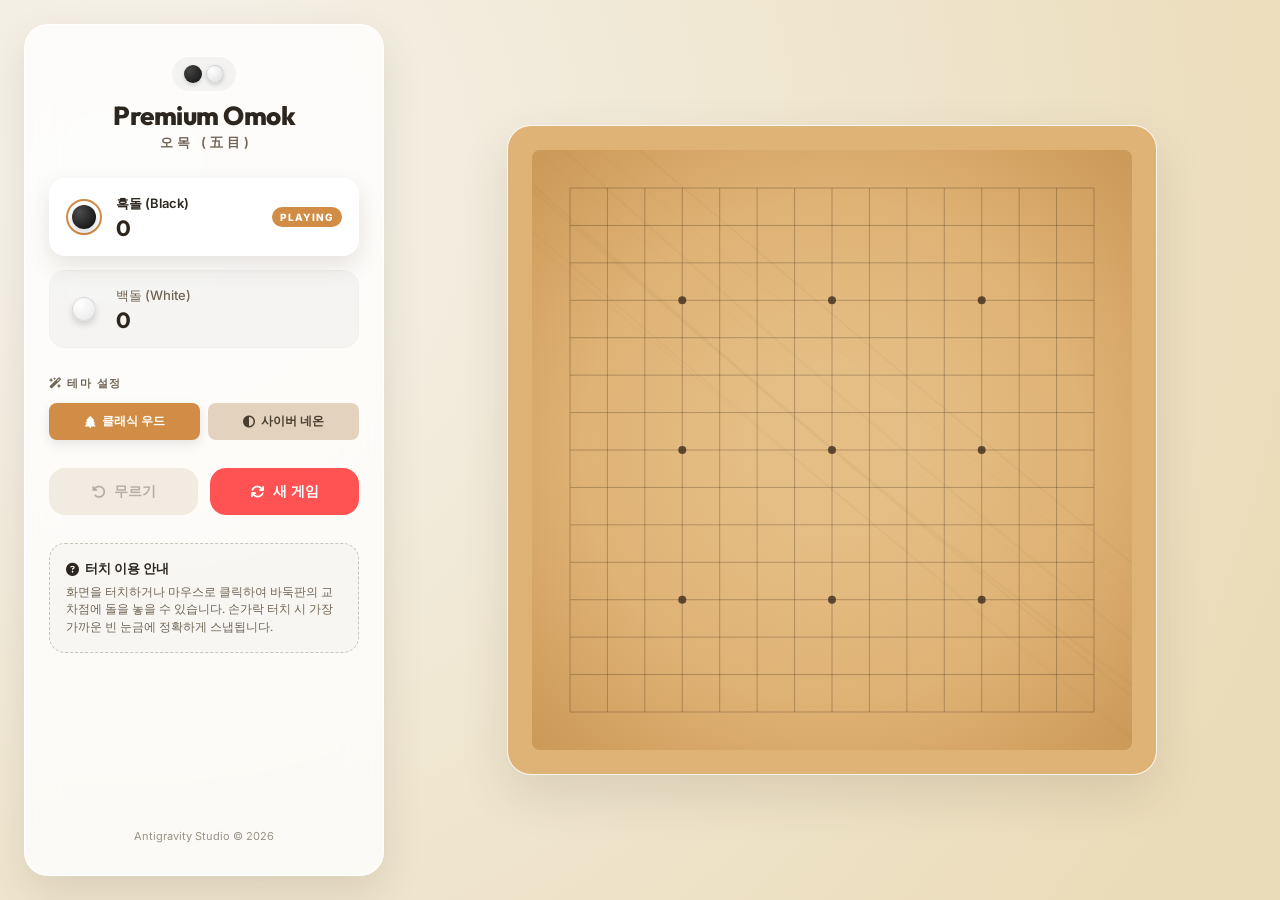
==== index.html @ f5b2074a "feat: initial commit - premium touch-enabled Omok game" ====
<!DOCTYPE html>
<html lang="ko">
<head>
  <meta charset="UTF-8">
  <!-- Prevent pinch zoom and double tap zoom on touch screens for immediate touch response -->
  <meta name="viewport" content="width=device-width, initial-scale=1.0, maximum-scale=1.0, user-scalable=no, viewport-fit=cover">
  <title>Premium Omok (오목)</title>
  
  <!-- Font integration -->
  <link rel="preconnect" href="https://fonts.googleapis.com">
  <link rel="preconnect" href="https://fonts.gstatic.com" crossorigin>
  <link href="https://fonts.googleapis.com/css2?family=Inter:wght@300;400;500;600;700&family=Outfit:wght@400;500;600;700;800&display=swap" rel="stylesheet">
  
  <!-- FontAwesome Icons for premium visual controls -->
  <link rel="stylesheet" href="https://cdnjs.cloudflare.com/ajax/libs/font-awesome/6.4.0/css/all.min.css">
  
  <link rel="stylesheet" href="styles.css">
</head>
<body class="theme-wood">
  <div class="app-container">
    
    <!-- Left/Top Dashboard Section -->
    <header class="dashboard">
      <div class="brand">
        <div class="logo-mark">
          <span class="dot black"></span>
          <span class="dot white"></span>
        </div>
        <h1>Premium Omok</h1>
        <p class="subtitle">오목 (五目)</p>
      </div>

      <!-- Scoreboard with elegant state indications -->
      <div class="scoreboard">
        <div class="player-card active" id="player-black">
          <div class="avatar-ring">
            <div class="stone-avatar black"></div>
          </div>
          <div class="player-info">
            <span class="player-label">흑돌 (Black)</span>
            <span class="player-score" id="score-black">0</span>
          </div>
          <div class="turn-indicator">PLAYING</div>
        </div>
        
        <div class="player-card" id="player-white">
          <div class="avatar-ring">
            <div class="stone-avatar white"></div>
          </div>
          <div class="player-info">
            <span class="player-label">백돌 (White)</span>
            <span class="player-score" id="score-white">0</span>
          </div>
          <div class="turn-indicator">PLAYING</div>
        </div>
      </div>

      <!-- Settings and Game Customization -->
      <div class="settings-group">
        <span class="section-title"><i class="fa-solid fa-wand-magic-sparkles"></i> 테마 설정</span>
        <div class="theme-selector">
          <button class="theme-btn active" data-theme="wood" id="btn-theme-wood">
            <i class="fa-solid fa-tree"></i> 클래식 우드
          </button>
          <button class="theme-btn" data-theme="neon" id="btn-theme-neon">
            <i class="fa-solid fa-circle-half-stroke"></i> 사이버 네온
          </button>
        </div>
      </div>

      <!-- Game Actions Controls -->
      <div class="controls">
        <button id="btn-undo" class="control-btn" title="한 수 무르기" disabled>
          <i class="fa-solid fa-rotate-left"></i> 무르기
        </button>
        <button id="btn-reset" class="control-btn warning" title="게임 초기화">
          <i class="fa-solid fa-arrows-rotate"></i> 새 게임
        </button>
      </div>

      <!-- Utility / Instruction note -->
      <div class="help-card">
        <h3><i class="fa-solid fa-circle-question"></i> 터치 이용 안내</h3>
        <p>화면을 터치하거나 마우스로 클릭하여 바둑판의 교차점에 돌을 놓을 수 있습니다. 손가락 터치 시 가장 가까운 빈 눈금에 정확하게 스냅됩니다.</p>
      </div>
      
      <!-- Footer Copyright -->
      <footer class="footer">
        <p>Antigravity Studio &copy; 2026</p>
      </footer>
    </header>

    <!-- Right/Bottom Board Section -->
    <main class="board-area">
      <div class="board-wrapper">
        <canvas id="omok-canvas" width="600" height="600"></canvas>
      </div>
    </main>

  </div>

  <!-- Win Announcement Overlay Modal -->
  <div class="modal-overlay" id="victory-modal">
    <div class="modal-content">
      <div class="modal-icon">
        <i class="fa-solid fa-trophy animate-bounce"></i>
      </div>
      <h2 id="victory-title">승리!</h2>
      <p id="victory-message">흑돌이 5목을 완성하였습니다.</p>
      
      <div class="victory-stats">
        <div class="stat-box">
          <span class="stat-num" id="stat-moves">0</span>
          <span class="stat-label">총 수</span>
        </div>
      </div>

      <button id="btn-modal-restart" class="action-btn">
        <i class="fa-solid fa-play"></i> 다음 판 시작
      </button>
    </div>
  </div>

  <script src="app.js"></script>
</body>
</html>
---- styles.css ----
/* ==========================================================================
   Omok Premium Design System & Stylesheet
   ========================================================================== */

/* Design Tokens & Theme Variables */
:root {
  --font-display: 'Outfit', 'Inter', -apple-system, sans-serif;
  --font-body: 'Inter', -apple-system, sans-serif;
  --transition-smooth: all 0.3s cubic-bezier(0.4, 0, 0.2, 1);
  --transition-fast: all 0.15s cubic-bezier(0.4, 0, 0.2, 1);
  --border-radius-lg: 24px;
  --border-radius-md: 16px;
  --border-radius-sm: 8px;
}

/* 1. Classic Wood Theme */
.theme-wood {
  --bg-primary: #f5f2eb;
  --bg-secondary: #ebdcc9;
  --text-primary: #2d261e;
  --text-secondary: #706555;
  --accent-color: #d18d46;
  --card-bg: rgba(255, 255, 255, 0.8);
  --board-bg: #dfb275;
  --board-grid: rgba(62, 45, 27, 0.25);
  --board-star: #3e2d1b;
  --shadow-color: rgba(62, 45, 27, 0.12);
  --btn-bg: #e2d2be;
  --btn-text: #4a3e30;
  --btn-active: #d18d46;
  --btn-active-text: #ffffff;
  --card-border: rgba(255, 255, 255, 0.9);
  
  background-image: radial-gradient(circle at 10% 20%, #f6f3ed 0%, #ebdcb9 90%);
}

/* 2. Cyber Neon Theme */
.theme-neon {
  --bg-primary: #0a0a0f;
  --bg-secondary: #12121e;
  --text-primary: #f0f0f5;
  --text-secondary: #8c8c9e;
  --accent-color: #00f0ff;
  --card-bg: rgba(18, 18, 30, 0.65);
  --board-bg: #0f0f18;
  --board-grid: rgba(0, 240, 255, 0.15);
  --board-star: #00f0ff;
  --shadow-color: rgba(0, 0, 0, 0.6);
  --btn-bg: #1e1e30;
  --btn-text: #a5a5c5;
  --btn-active: #ff007f;
  --btn-active-text: #ffffff;
  --card-border: rgba(255, 255, 255, 0.05);

  background-image: radial-gradient(circle at 10% 20%, #0c0b11 0%, #050508 100%);
}

/* General Resets */
* {
  box-sizing: border-box;
  margin: 0;
  padding: 0;
  -webkit-font-smoothing: antialiased;
  -moz-osx-font-smoothing: grayscale;
  user-select: none;
}

body {
  font-family: var(--font-body);
  color: var(--text-primary);
  min-height: 100vh;
  display: flex;
  justify-content: center;
  align-items: center;
  overflow: hidden;
  transition: var(--transition-smooth);
}

/* App Container Layout */
.app-container {
  display: grid;
  grid-template-columns: 360px 1fr;
  width: 100vw;
  height: 100vh;
  max-width: 1600px;
  max-height: 1000px;
  padding: 24px;
  gap: 24px;
  overflow: hidden;
}

/* ==========================================================================
   Dashboard / Sidebar Styling
   ========================================================================== */
.dashboard {
  background: var(--card-bg);
  backdrop-filter: blur(16px);
  -webkit-backdrop-filter: blur(16px);
  border: 1px solid var(--card-border);
  border-radius: var(--border-radius-lg);
  padding: 32px 24px;
  box-shadow: 0 16px 40px var(--shadow-color);
  display: flex;
  flex-direction: column;
  height: 100%;
  overflow-y: auto;
  gap: 28px;
  z-index: 10;
  transition: var(--transition-smooth);
}

/* Brand Section */
.brand {
  text-align: center;
}
.logo-mark {
  display: inline-flex;
  gap: 4px;
  margin-bottom: 8px;
  background: rgba(0, 0, 0, 0.04);
  padding: 8px 12px;
  border-radius: 20px;
}
.theme-neon .logo-mark {
  background: rgba(255, 255, 255, 0.04);
}
.dot {
  width: 18px;
  height: 18px;
  border-radius: 50%;
  box-shadow: 0 2px 4px rgba(0,0,0,0.15);
}
.dot.black {
  background: radial-gradient(circle at 30% 30%, #444, #111);
}
.dot.white {
  background: radial-gradient(circle at 30% 30%, #fff, #ddd);
  border: 1px solid rgba(0,0,0,0.1);
}
.brand h1 {
  font-family: var(--font-display);
  font-weight: 800;
  font-size: 26px;
  letter-spacing: -0.5px;
  margin-bottom: 2px;
}
.brand .subtitle {
  font-size: 13px;
  font-weight: 600;
  color: var(--text-secondary);
  letter-spacing: 4px;
  text-transform: uppercase;
  margin-left: 4px;
}

/* Scoreboard */
.scoreboard {
  display: flex;
  flex-direction: column;
  gap: 12px;
}
.player-card {
  display: flex;
  align-items: center;
  padding: 16px;
  background: rgba(0, 0, 0, 0.03);
  border: 1px solid rgba(0, 0, 0, 0.02);
  border-radius: var(--border-radius-md);
  transition: var(--transition-smooth);
  position: relative;
  overflow: hidden;
}
.theme-neon .player-card {
  background: rgba(255, 255, 255, 0.02);
  border-color: rgba(255, 255, 255, 0.02);
}
.player-card.active {
  background: #ffffff;
  box-shadow: 0 10px 25px var(--shadow-color);
  border-color: var(--card-border);
  transform: translateY(-2px);
}
.theme-neon .player-card.active {
  background: var(--bg-secondary);
  border-color: rgba(0, 240, 255, 0.25);
  box-shadow: 0 0 20px rgba(0, 240, 255, 0.1);
}
.avatar-ring {
  padding: 4px;
  border-radius: 50%;
  border: 2px solid transparent;
  display: flex;
  align-items: center;
  justify-content: center;
  transition: var(--transition-smooth);
}
.player-card.active .avatar-ring {
  border-color: var(--accent-color);
}
.stone-avatar {
  width: 24px;
  height: 24px;
  border-radius: 50%;
  box-shadow: 0 4px 6px rgba(0,0,0,0.15);
}
.stone-avatar.black {
  background: radial-gradient(circle at 30% 30%, #4c4c4c 0%, #151515 80%, #000000 100%);
}
.stone-avatar.white {
  background: radial-gradient(circle at 30% 30%, #ffffff 0%, #ececec 80%, #d8d8d8 100%);
  border: 1.5px solid rgba(0,0,0,0.1);
}
.player-info {
  margin-left: 14px;
  display: flex;
  flex-direction: column;
}
.player-label {
  font-size: 13px;
  font-weight: 500;
  color: var(--text-secondary);
}
.player-card.active .player-label {
  color: var(--text-primary);
  font-weight: 600;
}
.player-score {
  font-family: var(--font-display);
  font-size: 22px;
  font-weight: 700;
  line-height: 1;
  margin-top: 4px;
}
.turn-indicator {
  position: absolute;
  right: 16px;
  top: 50%;
  transform: translateY(-50%) scale(0.8);
  font-size: 10px;
  font-weight: 800;
  letter-spacing: 1px;
  background: var(--accent-color);
  color: #fff;
  padding: 4px 8px;
  border-radius: 12px;
  opacity: 0;
  transition: var(--transition-smooth);
}
.theme-neon .player-card#player-white .turn-indicator {
  background: var(--btn-active); /* Magenta glow */
}
.player-card.active .turn-indicator {
  opacity: 1;
  transform: translateY(-50%) scale(1);
}

/* Settings and Controls Group */
.section-title {
  display: block;
  font-size: 11px;
  font-weight: 700;
  text-transform: uppercase;
  letter-spacing: 1.5px;
  color: var(--text-secondary);
  margin-bottom: 12px;
}
.theme-selector {
  display: flex;
  gap: 8px;
}
.theme-btn {
  flex: 1;
  border: none;
  font-family: var(--font-body);
  font-size: 12px;
  font-weight: 600;
  padding: 10px 12px;
  border-radius: var(--border-radius-sm);
  background: var(--btn-bg);
  color: var(--btn-text);
  cursor: pointer;
  display: flex;
  align-items: center;
  justify-content: center;
  gap: 6px;
  transition: var(--transition-fast);
}
.theme-btn.active {
  background: var(--btn-active);
  color: var(--btn-active-text);
  box-shadow: 0 4px 12px rgba(0,0,0,0.1);
}
.theme-neon .theme-btn.active {
  box-shadow: 0 0 15px rgba(255, 0, 127, 0.35);
}

/* Action Controls Buttons */
.controls {
  display: grid;
  grid-template-columns: 1fr 1fr;
  gap: 12px;
}
.control-btn {
  border: none;
  padding: 14px 16px;
  border-radius: var(--border-radius-md);
  font-family: var(--font-body);
  font-weight: 600;
  font-size: 14px;
  cursor: pointer;
  display: flex;
  align-items: center;
  justify-content: center;
  gap: 8px;
  background: var(--btn-bg);
  color: var(--btn-text);
  transition: var(--transition-fast);
}
.control-btn:hover:not(:disabled) {
  transform: translateY(-1px);
  filter: brightness(1.05);
}
.control-btn:active:not(:disabled) {
  transform: translateY(1px);
}
.control-btn.warning {
  background: #ff5252;
  color: white;
}
.control-btn.warning:hover {
  background: #ff3333;
}
.control-btn:disabled {
  opacity: 0.4;
  cursor: not-allowed;
  transform: none;
}

/* Help Card Description */
.help-card {
  background: rgba(0,0,0,0.02);
  border: 1px dashed var(--board-grid);
  border-radius: var(--border-radius-md);
  padding: 16px;
}
.theme-neon .help-card {
  background: rgba(255,255,255,0.01);
}
.help-card h3 {
  font-size: 13px;
  font-weight: 600;
  margin-bottom: 6px;
  color: var(--text-primary);
  display: flex;
  align-items: center;
  gap: 6px;
}
.help-card p {
  font-size: 11.5px;
  line-height: 1.5;
  color: var(--text-secondary);
}

.footer {
  margin-top: auto;
  text-align: center;
  font-size: 11px;
  color: var(--text-secondary);
  opacity: 0.7;
}

/* ==========================================================================
   Board Section Styling
   ========================================================================== */
.board-area {
  display: flex;
  align-items: center;
  justify-content: center;
  position: relative;
  height: 100%;
}
.board-wrapper {
  background: var(--board-bg);
  padding: 24px;
  border-radius: var(--border-radius-lg);
  box-shadow: 0 20px 50px var(--shadow-color);
  border: 1px solid var(--card-border);
  display: flex;
  align-items: center;
  justify-content: center;
  transition: var(--transition-smooth);
}
.theme-neon .board-wrapper {
  border: 1px solid rgba(0, 240, 255, 0.2);
  box-shadow: 0 0 60px rgba(0, 240, 255, 0.08);
}
#omok-canvas {
  width: 100%;
  height: 100%;
  max-width: min(72vh, 72vw);
  max-height: min(72vh, 72vw);
  aspect-ratio: 1 / 1;
  border-radius: 8px;
  touch-action: none; /* Disable default scroll/zoom behaviors */
}

/* ==========================================================================
   Modal Dialog Layout (Victory Overlay)
   ========================================================================== */
.modal-overlay {
  position: fixed;
  inset: 0;
  background: rgba(0, 0, 0, 0.45);
  backdrop-filter: blur(12px);
  -webkit-backdrop-filter: blur(12px);
  display: flex;
  justify-content: center;
  align-items: center;
  z-index: 100;
  opacity: 0;
  pointer-events: none;
  transition: opacity 0.4s cubic-bezier(0.4, 0, 0.2, 1);
}
.theme-neon .modal-overlay {
  background: rgba(0,0,0,0.7);
}
.modal-overlay.active {
  opacity: 1;
  pointer-events: all;
}
.modal-content {
  background: var(--card-bg);
  border: 1px solid var(--card-border);
  box-shadow: 0 30px 70px var(--shadow-color);
  width: 90%;
  max-width: 420px;
  padding: 40px 32px;
  border-radius: var(--border-radius-lg);
  text-align: center;
  transform: translateY(30px) scale(0.9);
  transition: transform 0.4s cubic-bezier(0.34, 1.56, 0.64, 1);
}
.modal-overlay.active .modal-content {
  transform: translateY(0) scale(1);
}
.theme-neon .modal-content {
  border-color: rgba(0, 240, 255, 0.3);
  box-shadow: 0 0 50px rgba(0, 240, 255, 0.15);
}
.modal-icon {
  width: 72px;
  height: 72px;
  border-radius: 50%;
  background: rgba(209, 141, 70, 0.15);
  color: var(--accent-color);
  display: flex;
  justify-content: center;
  align-items: center;
  font-size: 32px;
  margin: 0 auto 24px;
}
.theme-neon .modal-icon {
  background: rgba(255, 0, 127, 0.15);
  color: var(--btn-active);
}
.modal-content h2 {
  font-family: var(--font-display);
  font-size: 28px;
  font-weight: 800;
  margin-bottom: 8px;
}
.modal-content p {
  color: var(--text-secondary);
  font-size: 15px;
  margin-bottom: 24px;
}
.victory-stats {
  background: rgba(0,0,0,0.03);
  border-radius: var(--border-radius-md);
  padding: 16px;
  margin-bottom: 28px;
  display: flex;
  justify-content: center;
}
.theme-neon .victory-stats {
  background: rgba(255,255,255,0.02);
}
.stat-box {
  display: flex;
  flex-direction: column;
}
.stat-num {
  font-family: var(--font-display);
  font-size: 28px;
  font-weight: 700;
  color: var(--text-primary);
}
.stat-label {
  font-size: 11px;
  text-transform: uppercase;
  letter-spacing: 1px;
  color: var(--text-secondary);
  margin-top: 4px;
}
.action-btn {
  border: none;
  background: var(--accent-color);
  color: white;
  padding: 16px 32px;
  border-radius: var(--border-radius-md);
  font-family: var(--font-body);
  font-size: 15px;
  font-weight: 700;
  width: 100%;
  cursor: pointer;
  transition: var(--transition-fast);
  box-shadow: 0 4px 15px rgba(209, 141, 70, 0.3);
}
.theme-neon .action-btn {
  background: var(--btn-active);
  box-shadow: 0 0 20px rgba(255, 0, 127, 0.4);
}
.action-btn:hover {
  transform: translateY(-2px);
  filter: brightness(1.1);
}
.action-btn:active {
  transform: translateY(0);
}

/* Animations */
@keyframes bounce {
  0%, 100% {
    transform: translateY(0);
  }
  50% {
    transform: translateY(-10px);
  }
}
.animate-bounce {
  animation: bounce 2s infinite;
}

/* ==========================================================================
   Responsive Adaptation (Mobile / Tablet Layouts)
   ========================================================================== */
@media (max-width: 1024px) {
  .app-container {
    grid-template-columns: 1fr;
    grid-template-rows: auto 1fr;
    height: 100vh;
    padding: 16px;
    gap: 16px;
    overflow-y: auto;
  }
  .dashboard {
    flex-direction: row;
    align-items: center;
    flex-wrap: wrap;
    padding: 16px 20px;
    gap: 16px;
    height: auto;
    overflow-y: visible;
  }
  .brand {
    text-align: left;
    display: flex;
    align-items: center;
    gap: 12px;
    flex: 1;
    min-width: 200px;
  }
  .logo-mark {
    margin-bottom: 0;
  }
  .scoreboard {
    flex-direction: row;
    flex: 2;
    min-width: 320px;
  }
  .player-card {
    flex: 1;
    padding: 10px 14px;
  }
  .player-score {
    font-size: 18px;
  }
  .settings-group, .help-card, .footer {
    display: none; /* Hide non-critical UI to optimize play area on smaller viewports */
  }
  .controls {
    flex: 1;
    min-width: 180px;
    grid-template-columns: 1fr 1fr;
    gap: 8px;
  }
  .control-btn {
    padding: 10px 12px;
    font-size: 13px;
  }
  .board-area {
    padding: 0;
    align-items: flex-start;
  }
  .board-wrapper {
    padding: 12px;
  }
}

@media (max-width: 480px) {
  .app-container {
    padding: 8px;
    gap: 8px;
  }
  .dashboard {
    padding: 12px;
    gap: 10px;
  }
  .brand h1 {
    font-size: 18px;
  }
  .brand .subtitle {
    display: none;
  }
  .scoreboard {
    min-width: 100%;
    order: 3;
  }
  .controls {
    min-width: auto;
    width: 100%;
    order: 2;
  }
  .player-card {
    padding: 8px;
  }
  .player-label {
    font-size: 11px;
  }
  .player-score {
    font-size: 15px;
  }
  .turn-indicator {
    padding: 2px 4px;
    font-size: 8px;
    right: 8px;
  }
}
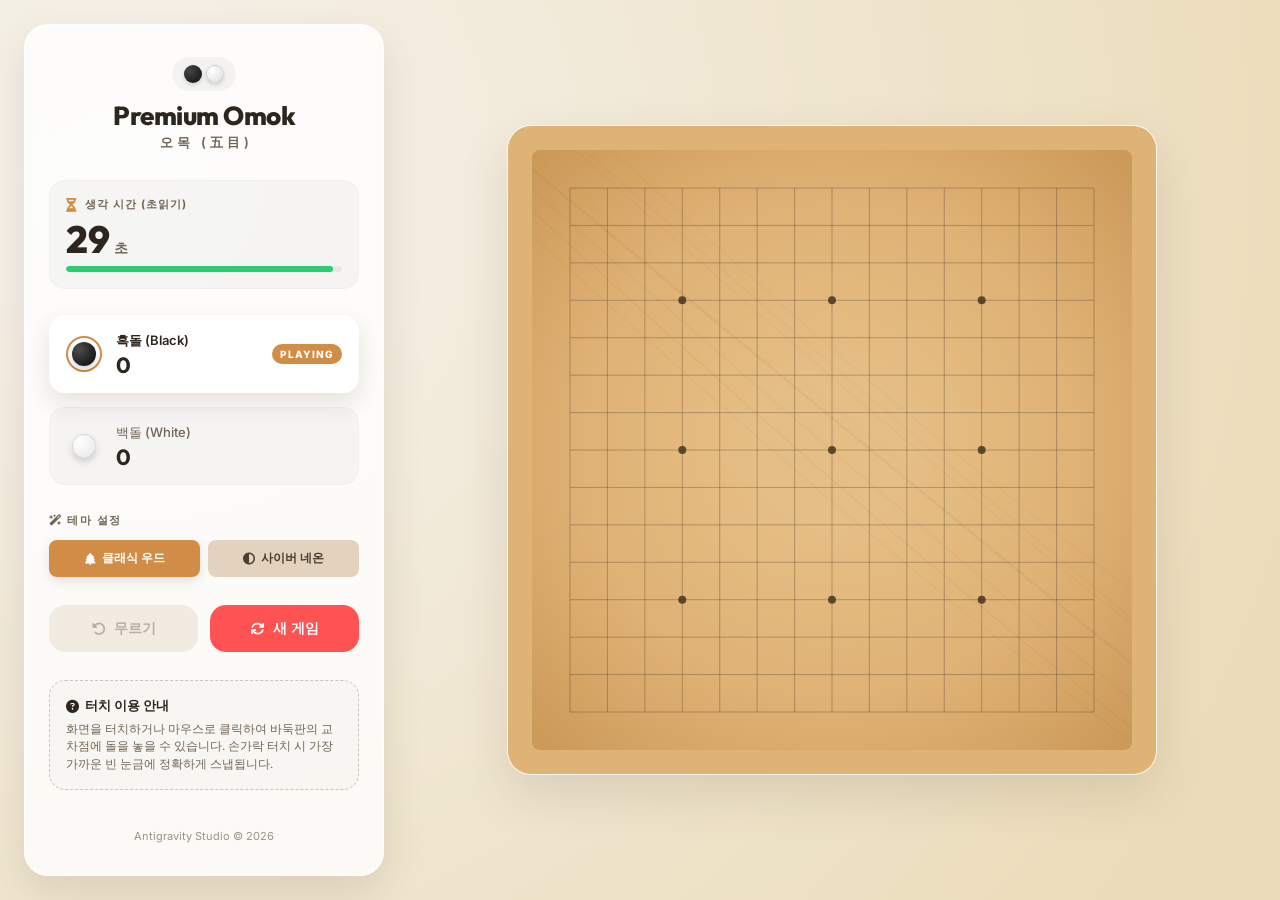
==== commit 27d76d0d: "feat: add turn countdown timer with synthetic warning audio" ====
--- a/index.html
+++ b/index.html
@@ -28,6 +28,21 @@
         </div>
         <h1>Premium Omok</h1>
         <p class="subtitle">오목 (五目)</p>
+      </div>
+
+      <!-- Sleek Turn Timer -->
+      <div class="timer-card" id="turn-timer">
+        <div class="timer-header">
+          <span class="timer-icon"><i class="fa-solid fa-hourglass-half"></i></span>
+          <span class="timer-label">생각 시간 (초읽기)</span>
+        </div>
+        <div class="timer-main">
+          <span class="timer-countdown" id="countdown-val">30</span>
+          <span class="timer-unit">초</span>
+        </div>
+        <div class="timer-bar-wrapper">
+          <div class="timer-bar" id="timer-progress"></div>
+        </div>
       </div>
 
       <!-- Scoreboard with elegant state indications -->
--- a/styles.css
+++ b/styles.css
@@ -137,6 +137,7 @@
   background: radial-gradient(circle at 30% 30%, #fff, #ddd);
   border: 1px solid rgba(0,0,0,0.1);
 }
+
 .brand h1 {
   font-family: var(--font-display);
   font-weight: 800;
@@ -153,12 +154,117 @@
   margin-left: 4px;
 }
 
+/* Sleek Turn Timer */
+.timer-card {
+  background: rgba(0, 0, 0, 0.03);
+  border: 1px solid rgba(0, 0, 0, 0.02);
+  border-radius: var(--border-radius-md);
+  padding: 16px;
+  display: flex;
+  flex-direction: column;
+  gap: 8px;
+  transition: var(--transition-smooth);
+}
+.theme-neon .timer-card {
+  background: rgba(255, 255, 255, 0.02);
+  border-color: rgba(255, 255, 255, 0.03);
+}
+.timer-header {
+  display: flex;
+  align-items: center;
+  gap: 8px;
+  color: var(--text-secondary);
+}
+.timer-icon {
+  font-size: 14px;
+  color: var(--accent-color);
+  display: inline-flex;
+}
+.timer-icon.ticking {
+  animation: timer-pulse 1s infinite alternate;
+}
+.timer-label {
+  font-size: 11px;
+  font-weight: 700;
+  text-transform: uppercase;
+  letter-spacing: 1px;
+}
+.timer-main {
+  display: flex;
+  align-items: baseline;
+  gap: 4px;
+  line-height: 1;
+}
+.timer-countdown {
+  font-family: var(--font-display);
+  font-size: 38px;
+  font-weight: 800;
+  color: var(--text-primary);
+  transition: color 0.3s ease;
+}
+.timer-countdown.danger {
+  color: #ff5252;
+  animation: text-pulse 0.5s infinite alternate;
+}
+.theme-neon .timer-countdown.danger {
+  color: #ff007f;
+  text-shadow: 0 0 10px rgba(255, 0, 127, 0.5);
+}
+.timer-unit {
+  font-size: 14px;
+  font-weight: 600;
+  color: var(--text-secondary);
+}
+.timer-bar-wrapper {
+  height: 6px;
+  background: rgba(0, 0, 0, 0.05);
+  border-radius: 3px;
+  overflow: hidden;
+  position: relative;
+}
+.theme-neon .timer-bar-wrapper {
+  background: rgba(255, 255, 255, 0.05);
+}
+.timer-bar {
+  height: 100%;
+  width: 100%;
+  background: #2ecc71;
+  border-radius: 3px;
+  transition: width 1s linear, background-color 0.3s ease;
+}
+.theme-neon .timer-bar {
+  background: var(--accent-color);
+  box-shadow: 0 0 8px rgba(0, 240, 255, 0.5);
+}
+.timer-bar.danger {
+  background: #ff5252;
+  animation: bar-pulse 0.5s infinite alternate;
+}
+.theme-neon .timer-bar.danger {
+  background: #ff007f;
+  box-shadow: 0 0 10px rgba(255, 0, 127, 0.8);
+}
+
+@keyframes timer-pulse {
+  from { transform: scale(1); opacity: 0.8; }
+  to { transform: scale(1.1); opacity: 1; }
+}
+@keyframes text-pulse {
+  from { transform: scale(1); }
+  to { transform: scale(1.05); }
+}
+@keyframes bar-pulse {
+  from { filter: brightness(1); }
+  to { filter: brightness(1.2); }
+}
+
 /* Scoreboard */
 .scoreboard {
   display: flex;
   flex-direction: column;
   gap: 12px;
 }
+
 .player-card {
   display: flex;
   align-items: center;
@@ -585,8 +691,23 @@
   .player-score {
     font-size: 18px;
   }
+  .timer-card {
+    flex: 1;
+    min-width: 130px;
+    padding: 10px 14px;
+    gap: 4px;
+  }
+  .timer-countdown {
+    font-size: 24px;
+  }
+  .timer-unit {
+    font-size: 11px;
+  }
+  .timer-bar-wrapper {
+    height: 4px;
+  }
   .settings-group, .help-card, .footer {
-    display: none; /* Hide non-critical UI to optimize play area on smaller viewports */
+    display: none;
   }
   .controls {
     flex: 1;
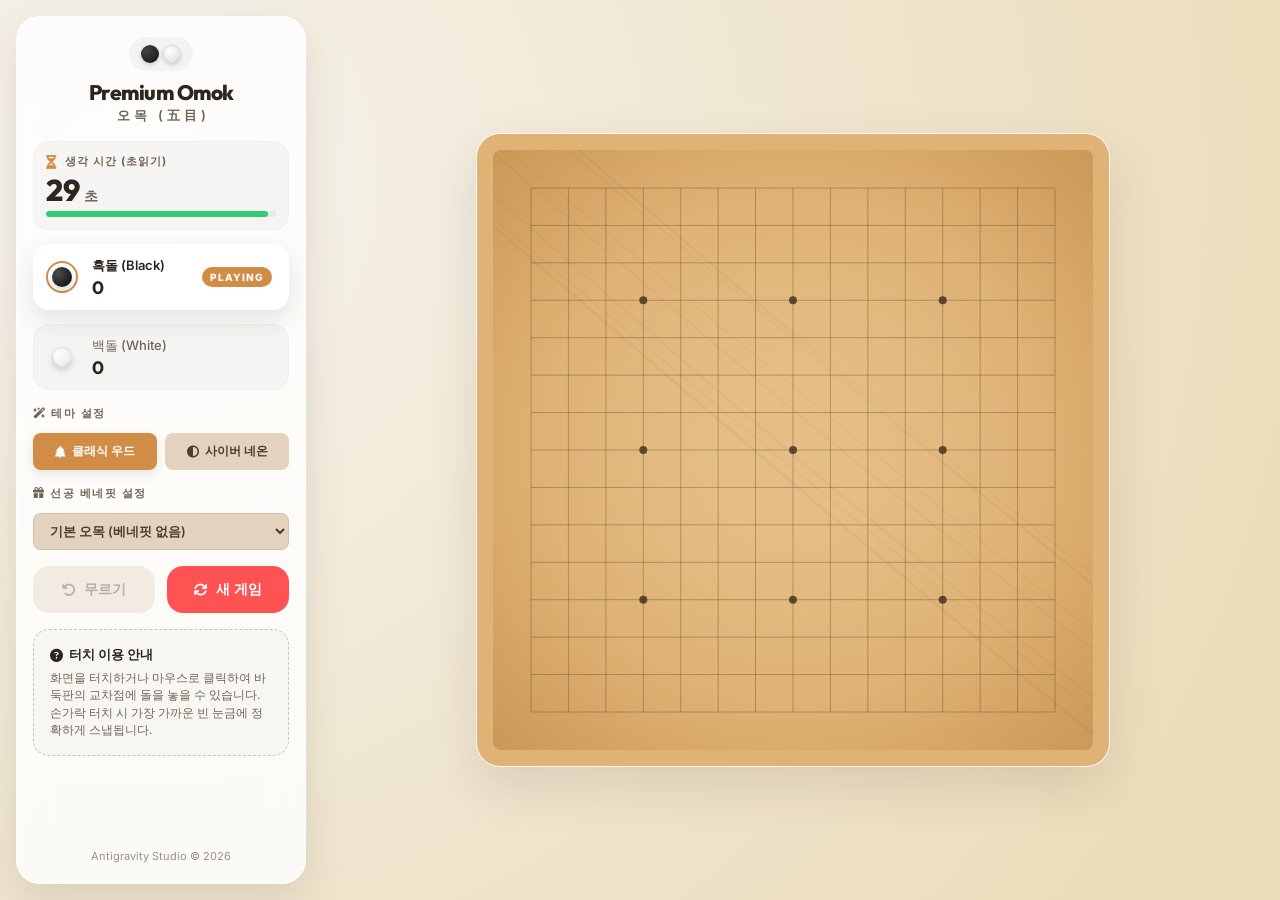
==== commit 4788d371: "feat: add starting advantage benefit moves options" ====
--- a/index.html
+++ b/index.html
@@ -83,6 +83,19 @@
         </div>
       </div>
 
+      <!-- Benefit settings option -->
+      <div class="settings-group">
+        <span class="section-title"><i class="fa-solid fa-gift"></i> 선공 베네핏 설정</span>
+        <div class="benefit-selector">
+          <select id="select-benefit" class="benefit-select" title="선공 베네핏 설정">
+            <option value="0" selected>기본 오목 (베네핏 없음)</option>
+            <option value="1">선공 1개 추가 착수 (총 2수)</option>
+            <option value="2">선공 2개 추가 착수 (총 3수)</option>
+            <option value="3">선공 3개 추가 착수 (총 4수)</option>
+          </select>
+        </div>
+      </div>
+
       <!-- Game Actions Controls -->
       <div class="controls">
         <button id="btn-undo" class="control-btn" title="한 수 무르기" disabled>
--- a/styles.css
+++ b/styles.css
@@ -79,13 +79,13 @@
 /* App Container Layout */
 .app-container {
   display: grid;
-  grid-template-columns: 360px 1fr;
+  grid-template-columns: 290px 1fr;
   width: 100vw;
   height: 100vh;
   max-width: 1600px;
   max-height: 1000px;
-  padding: 24px;
-  gap: 24px;
+  padding: 16px;
+  gap: 16px;
   overflow: hidden;
 }
 
@@ -98,13 +98,13 @@
   -webkit-backdrop-filter: blur(16px);
   border: 1px solid var(--card-border);
   border-radius: var(--border-radius-lg);
-  padding: 32px 24px;
+  padding: 20px 16px;
   box-shadow: 0 16px 40px var(--shadow-color);
   display: flex;
   flex-direction: column;
   height: 100%;
   overflow-y: auto;
-  gap: 28px;
+  gap: 16px;
   z-index: 10;
   transition: var(--transition-smooth);
 }
@@ -141,7 +141,7 @@
 .brand h1 {
   font-family: var(--font-display);
   font-weight: 800;
-  font-size: 26px;
+  font-size: 21px;
   letter-spacing: -0.5px;
   margin-bottom: 2px;
 }
@@ -159,10 +159,10 @@
   background: rgba(0, 0, 0, 0.03);
   border: 1px solid rgba(0, 0, 0, 0.02);
   border-radius: var(--border-radius-md);
-  padding: 16px;
+  padding: 12px;
   display: flex;
   flex-direction: column;
-  gap: 8px;
+  gap: 6px;
   transition: var(--transition-smooth);
 }
 .theme-neon .timer-card {
@@ -197,7 +197,7 @@
 }
 .timer-countdown {
   font-family: var(--font-display);
-  font-size: 38px;
+  font-size: 30px;
   font-weight: 800;
   color: var(--text-primary);
   transition: color 0.3s ease;
@@ -268,7 +268,7 @@
 .player-card {
   display: flex;
   align-items: center;
-  padding: 16px;
+  padding: 12px;
   background: rgba(0, 0, 0, 0.03);
   border: 1px solid rgba(0, 0, 0, 0.02);
   border-radius: var(--border-radius-md);
@@ -304,8 +304,8 @@
   border-color: var(--accent-color);
 }
 .stone-avatar {
-  width: 24px;
-  height: 24px;
+  width: 20px;
+  height: 20px;
   border-radius: 50%;
   box-shadow: 0 4px 6px rgba(0,0,0,0.15);
 }
@@ -332,7 +332,7 @@
 }
 .player-score {
   font-family: var(--font-display);
-  font-size: 22px;
+  font-size: 18px;
   font-weight: 700;
   line-height: 1;
   margin-top: 4px;
@@ -400,6 +400,37 @@
   box-shadow: 0 0 15px rgba(255, 0, 127, 0.35);
 }
 
+/* Benefit Selector dropdown */
+.benefit-select {
+  width: 100%;
+  padding: 9px 12px;
+  font-family: var(--font-body);
+  font-size: 12.5px;
+  font-weight: 600;
+  border-radius: var(--border-radius-sm);
+  border: 1px solid rgba(0, 0, 0, 0.08);
+  background: var(--btn-bg);
+  color: var(--btn-text);
+  cursor: pointer;
+  outline: none;
+  transition: var(--transition-fast);
+}
+.theme-neon .benefit-select {
+  border-color: rgba(255, 255, 255, 0.05);
+  background: var(--btn-bg);
+  color: var(--btn-text);
+}
+.benefit-select:focus {
+  border-color: var(--accent-color);
+}
+.theme-neon .benefit-select:focus {
+  box-shadow: 0 0 10px rgba(0, 240, 255, 0.35);
+}
+.benefit-select:disabled {
+  opacity: 0.55;
+  cursor: not-allowed;
+}
+
 /* Action Controls Buttons */
 .controls {
   display: grid;
@@ -487,7 +518,7 @@
 }
 .board-wrapper {
   background: var(--board-bg);
-  padding: 24px;
+  padding: 16px;
   border-radius: var(--border-radius-lg);
   box-shadow: 0 20px 50px var(--shadow-color);
   border: 1px solid var(--card-border);
@@ -503,8 +534,8 @@
 #omok-canvas {
   width: 100%;
   height: 100%;
-  max-width: min(72vh, 72vw);
-  max-height: min(72vh, 72vw);
+  max-width: min(88vh, 88vw);
+  max-height: min(88vh, 88vw);
   aspect-ratio: 1 / 1;
   border-radius: 8px;
   touch-action: none; /* Disable default scroll/zoom behaviors */
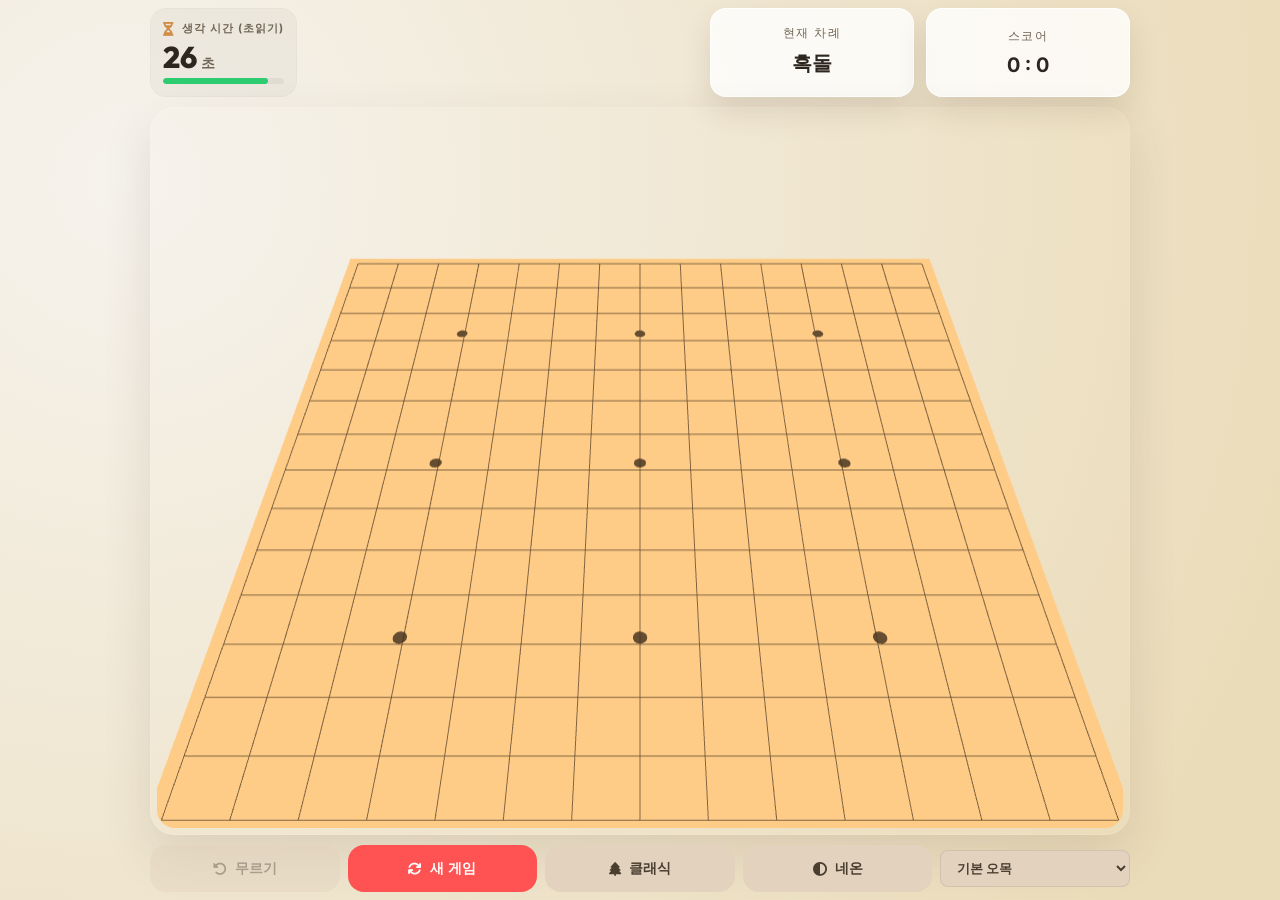
==== commit a78c5d98: "Fix 3D Omok UI layout and zoom; restore top/bottom runtime controls" ====
--- a/index.html
+++ b/index.html
@@ -18,113 +18,59 @@
 </head>
 <body class="theme-wood">
   <div class="app-container">
-    
-    <!-- Left/Top Dashboard Section -->
-    <header class="dashboard">
-      <div class="brand">
-        <div class="logo-mark">
-          <span class="dot black"></span>
-          <span class="dot white"></span>
+    <main class="board-area">
+      <div class="game-topbar">
+        <div class="timer-card" id="turn-timer">
+          <div class="timer-header">
+            <span class="timer-icon"><i class="fa-solid fa-hourglass-half"></i></span>
+            <span class="timer-label">생각 시간 (초읽기)</span>
+          </div>
+          <div class="timer-main">
+            <span class="timer-countdown" id="countdown-val">30</span>
+            <span class="timer-unit">초</span>
+          </div>
+          <div class="timer-bar-wrapper">
+            <div class="timer-bar" id="timer-progress"></div>
+          </div>
         </div>
-        <h1>Premium Omok</h1>
-        <p class="subtitle">오목 (五目)</p>
-      </div>
 
-      <!-- Sleek Turn Timer -->
-      <div class="timer-card" id="turn-timer">
-        <div class="timer-header">
-          <span class="timer-icon"><i class="fa-solid fa-hourglass-half"></i></span>
-          <span class="timer-label">생각 시간 (초읽기)</span>
-        </div>
-        <div class="timer-main">
-          <span class="timer-countdown" id="countdown-val">30</span>
-          <span class="timer-unit">초</span>
-        </div>
-        <div class="timer-bar-wrapper">
-          <div class="timer-bar" id="timer-progress"></div>
+        <div class="status-card">
+          <div class="status-item">
+            <span class="status-label">현재 차례</span>
+            <strong class="status-value" id="current-turn">흑돌</strong>
+          </div>
+          <div class="status-item score-line">
+            <span class="status-label">스코어</span>
+            <span class="score-value"><strong id="score-black">0</strong> : <strong id="score-white">0</strong></span>
+          </div>
         </div>
       </div>
 
-      <!-- Scoreboard with elegant state indications -->
-      <div class="scoreboard">
-        <div class="player-card active" id="player-black">
-          <div class="avatar-ring">
-            <div class="stone-avatar black"></div>
-          </div>
-          <div class="player-info">
-            <span class="player-label">흑돌 (Black)</span>
-            <span class="player-score" id="score-black">0</span>
-          </div>
-          <div class="turn-indicator">PLAYING</div>
-        </div>
-        
-        <div class="player-card" id="player-white">
-          <div class="avatar-ring">
-            <div class="stone-avatar white"></div>
-          </div>
-          <div class="player-info">
-            <span class="player-label">백돌 (White)</span>
-            <span class="player-score" id="score-white">0</span>
-          </div>
-          <div class="turn-indicator">PLAYING</div>
-        </div>
+      <div class="board-wrapper">
+        <canvas id="omok-canvas" width="600" height="600"></canvas>
       </div>
 
-      <!-- Settings and Game Customization -->
-      <div class="settings-group">
-        <span class="section-title"><i class="fa-solid fa-wand-magic-sparkles"></i> 테마 설정</span>
-        <div class="theme-selector">
-          <button class="theme-btn active" data-theme="wood" id="btn-theme-wood">
-            <i class="fa-solid fa-tree"></i> 클래식 우드
-          </button>
-          <button class="theme-btn" data-theme="neon" id="btn-theme-neon">
-            <i class="fa-solid fa-circle-half-stroke"></i> 사이버 네온
-          </button>
-        </div>
-      </div>
-
-      <!-- Benefit settings option -->
-      <div class="settings-group">
-        <span class="section-title"><i class="fa-solid fa-gift"></i> 선공 베네핏 설정</span>
-        <div class="benefit-selector">
-          <select id="select-benefit" class="benefit-select" title="선공 베네핏 설정">
-            <option value="0" selected>기본 오목 (베네핏 없음)</option>
-            <option value="1">선공 1개 추가 착수 (총 2수)</option>
-            <option value="2">선공 2개 추가 착수 (총 3수)</option>
-            <option value="3">선공 3개 추가 착수 (총 4수)</option>
-          </select>
-        </div>
-      </div>
-
-      <!-- Game Actions Controls -->
-      <div class="controls">
+      <div class="controls-row">
         <button id="btn-undo" class="control-btn" title="한 수 무르기" disabled>
           <i class="fa-solid fa-rotate-left"></i> 무르기
         </button>
         <button id="btn-reset" class="control-btn warning" title="게임 초기화">
           <i class="fa-solid fa-arrows-rotate"></i> 새 게임
         </button>
-      </div>
-
-      <!-- Utility / Instruction note -->
-      <div class="help-card">
-        <h3><i class="fa-solid fa-circle-question"></i> 터치 이용 안내</h3>
-        <p>화면을 터치하거나 마우스로 클릭하여 바둑판의 교차점에 돌을 놓을 수 있습니다. 손가락 터치 시 가장 가까운 빈 눈금에 정확하게 스냅됩니다.</p>
-      </div>
-      
-      <!-- Footer Copyright -->
-      <footer class="footer">
-        <p>Antigravity Studio &copy; 2026</p>
-      </footer>
-    </header>
-
-    <!-- Right/Bottom Board Section -->
-    <main class="board-area">
-      <div class="board-wrapper">
-        <canvas id="omok-canvas" width="600" height="600"></canvas>
+        <button id="btn-theme-wood" class="control-btn active" title="클래식 우드 테마">
+          <i class="fa-solid fa-tree"></i> 클래식
+        </button>
+        <button id="btn-theme-neon" class="control-btn" title="사이버 네온 테마">
+          <i class="fa-solid fa-circle-half-stroke"></i> 네온
+        </button>
+        <select id="select-benefit" class="benefit-select" title="선공 베네핏 설정">
+          <option value="0" selected>기본 오목</option>
+          <option value="1">베네핏 1</option>
+          <option value="2">베네핏 2</option>
+          <option value="3">베네핏 3</option>
+        </select>
       </div>
     </main>
-
   </div>
 
   <!-- Win Announcement Overlay Modal -->
@@ -149,6 +95,7 @@
     </div>
   </div>
 
-  <script src="app.js"></script>
+  <script src="three.min.js"></script>
+  <script src="app3d.js"></script>
 </body>
 </html>
--- a/styles.css
+++ b/styles.css
@@ -71,42 +71,126 @@
   min-height: 100vh;
   display: flex;
   justify-content: center;
-  align-items: center;
+  align-items: stretch;
   overflow: hidden;
+  background: var(--bg-primary);
   transition: var(--transition-smooth);
 }
 
 /* App Container Layout */
 .app-container {
-  display: grid;
-  grid-template-columns: 290px 1fr;
+  display: flex;
+  flex-direction: column;
+  align-items: center;
+  justify-content: flex-start;
   width: 100vw;
   height: 100vh;
   max-width: 1600px;
-  max-height: 1000px;
-  padding: 16px;
-  gap: 16px;
+  padding: 8px;
+  gap: 10px;
   overflow: hidden;
 }
 
 /* ==========================================================================
    Dashboard / Sidebar Styling
    ========================================================================== */
-.dashboard {
+.board-area {
+  display: flex;
+  flex-direction: column;
+  align-items: center;
+  justify-content: flex-start;
+  width: 100%;
+  max-width: 980px;
+  height: calc(100vh - 16px);
+  min-height: 0;
+  gap: 10px;
+  position: relative;
+}
+
+.game-topbar {
+  display: flex;
+  align-items: stretch;
+  justify-content: space-between;
+  width: 100%;
+  gap: 16px;
+  flex-wrap: wrap;
+}
+
+.status-card {
+  display: grid;
+  grid-template-columns: repeat(2, minmax(120px, 1fr));
+  gap: 12px;
+  width: min(420px, 100%);
+}
+
+.status-item {
   background: var(--card-bg);
-  backdrop-filter: blur(16px);
-  -webkit-backdrop-filter: blur(16px);
   border: 1px solid var(--card-border);
+  border-radius: var(--border-radius-md);
+  padding: 16px;
+  display: flex;
+  flex-direction: column;
+  gap: 8px;
+  text-align: center;
+  box-shadow: 0 14px 30px var(--shadow-color);
+}
+
+.status-label {
+  font-size: 12px;
+  color: var(--text-secondary);
+  text-transform: uppercase;
+  letter-spacing: 0.12em;
+}
+
+.score-line {
+  display: flex;
+  align-items: center;
+  justify-content: center;
+  gap: 8px;
+}
+
+.status-value,
+.score-value {
+  font-size: 20px;
+  font-weight: 700;
+  color: var(--text-primary);
+}
+
+.controls-row {
+  display: grid;
+  grid-template-columns: repeat(auto-fit, minmax(130px, 1fr));
+  width: 100%;
+  gap: 8px;
+  align-items: center;
+}
+
+.board-wrapper {
+  background: transparent;
+  padding: 6px;
   border-radius: var(--border-radius-lg);
-  padding: 20px 16px;
-  box-shadow: 0 16px 40px var(--shadow-color);
-  display: flex;
-  flex-direction: column;
+  box-shadow: 0 20px 50px var(--shadow-color);
+  border: 1px solid rgba(255, 255, 255, 0.08);
+  display: flex;
+  align-items: center;
+  justify-content: center;
+  width: min(100vw - 24px, 980px);
+  height: min(calc(100vh - 140px), 100vw - 24px);
+  min-height: 520px;
+  aspect-ratio: 1 / 1;
+  transition: var(--transition-smooth);
+}
+
+#omok-canvas {
+  width: 100%;
   height: 100%;
-  overflow-y: auto;
-  gap: 16px;
-  z-index: 10;
-  transition: var(--transition-smooth);
+  min-width: 320px;
+  min-height: 320px;
+  max-width: 100%;
+  max-height: 100%;
+  aspect-ratio: 1 / 1;
+  border-radius: 18px;
+  touch-action: none;
+  display: block;
 }
 
 /* Brand Section */
@@ -509,37 +593,6 @@
 /* ==========================================================================
    Board Section Styling
    ========================================================================== */
-.board-area {
-  display: flex;
-  align-items: center;
-  justify-content: center;
-  position: relative;
-  height: 100%;
-}
-.board-wrapper {
-  background: var(--board-bg);
-  padding: 16px;
-  border-radius: var(--border-radius-lg);
-  box-shadow: 0 20px 50px var(--shadow-color);
-  border: 1px solid var(--card-border);
-  display: flex;
-  align-items: center;
-  justify-content: center;
-  transition: var(--transition-smooth);
-}
-.theme-neon .board-wrapper {
-  border: 1px solid rgba(0, 240, 255, 0.2);
-  box-shadow: 0 0 60px rgba(0, 240, 255, 0.08);
-}
-#omok-canvas {
-  width: 100%;
-  height: 100%;
-  max-width: min(88vh, 88vw);
-  max-height: min(88vh, 88vw);
-  aspect-ratio: 1 / 1;
-  border-radius: 8px;
-  touch-action: none; /* Disable default scroll/zoom behaviors */
-}
 
 /* ==========================================================================
    Modal Dialog Layout (Victory Overlay)
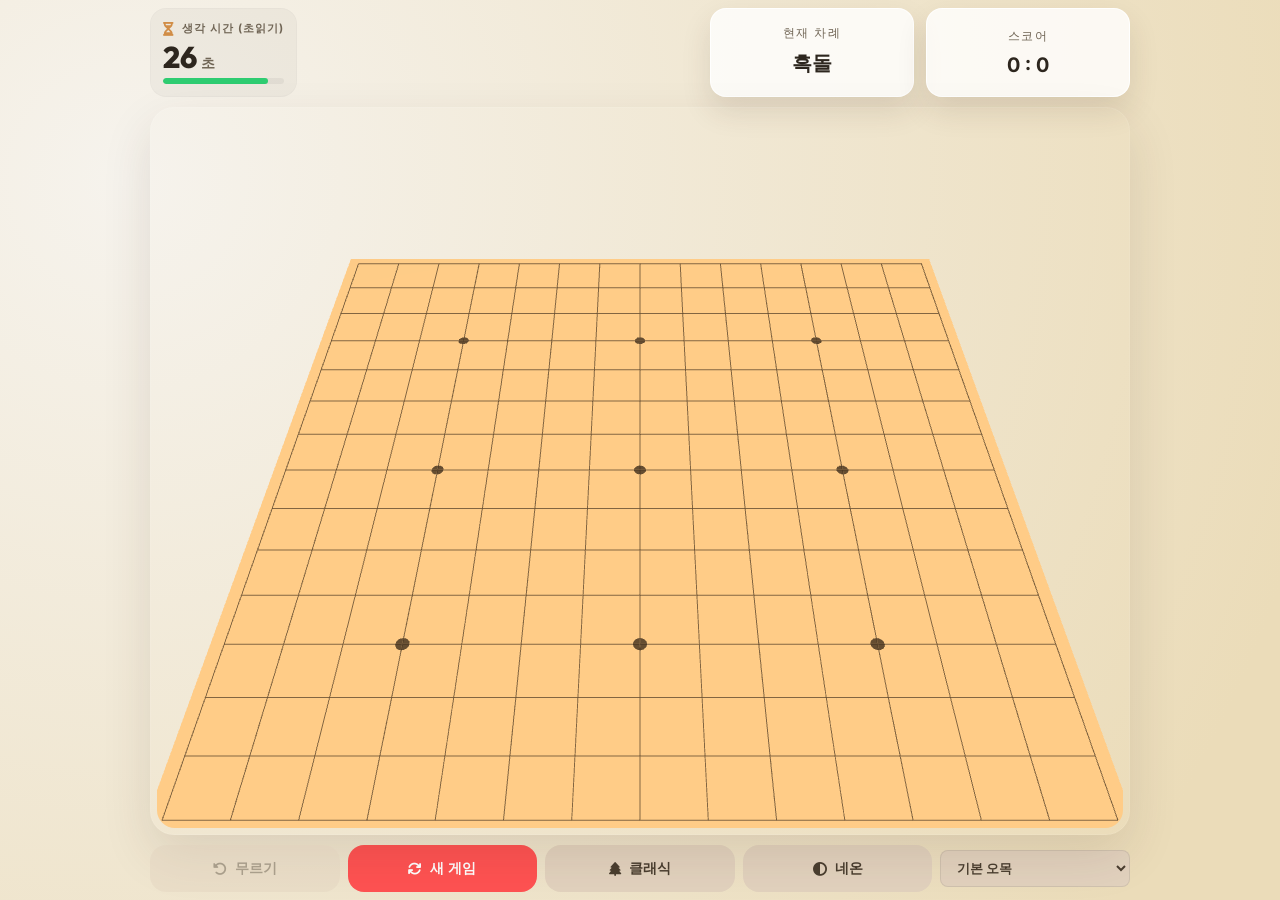
==== commit dfb43668: "Add temporary top-turn hint above board with less intrusive styling" ====
--- a/index.html
+++ b/index.html
@@ -48,6 +48,9 @@
 
       <div class="board-wrapper">
         <canvas id="omok-canvas" width="600" height="600"></canvas>
+        <div class="turn-center-hint" id="turn-center-hint" aria-live="polite" aria-atomic="true">
+          <span id="turn-center-hint-text">흑돌 차례</span>
+        </div>
       </div>
 
       <div class="controls-row">
--- a/styles.css
+++ b/styles.css
@@ -165,6 +165,7 @@
 }
 
 .board-wrapper {
+  position: relative;
   background: transparent;
   padding: 6px;
   border-radius: var(--border-radius-lg);
@@ -191,6 +192,41 @@
   border-radius: 18px;
   touch-action: none;
   display: block;
+}
+
+.turn-center-hint {
+  position: absolute;
+  left: 50%;
+  top: 0;
+  transform: translate(-50%, -108%);
+  pointer-events: none;
+  padding: 0.45rem 0.95rem;
+  border-radius: 999px;
+  background: rgba(21, 21, 21, 0.48);
+  color: #fff;
+  font-size: 0.95rem;
+  font-weight: 700;
+  letter-spacing: 0.02em;
+  opacity: 0;
+  visibility: hidden;
+  transition: opacity 0.24s ease, transform 0.24s ease;
+  z-index: 2;
+  backdrop-filter: blur(8px);
+}
+
+.theme-wood .turn-center-hint {
+  background: rgba(35, 23, 10, 0.88);
+}
+
+.theme-neon .turn-center-hint {
+  background: rgba(5, 15, 35, 0.92);
+  box-shadow: 0 0 24px rgba(0, 240, 255, 0.18);
+}
+
+.turn-center-hint.active {
+  opacity: 1;
+  visibility: visible;
+  transform: translate(-50%, -50%) scale(1);
 }
 
 /* Brand Section */
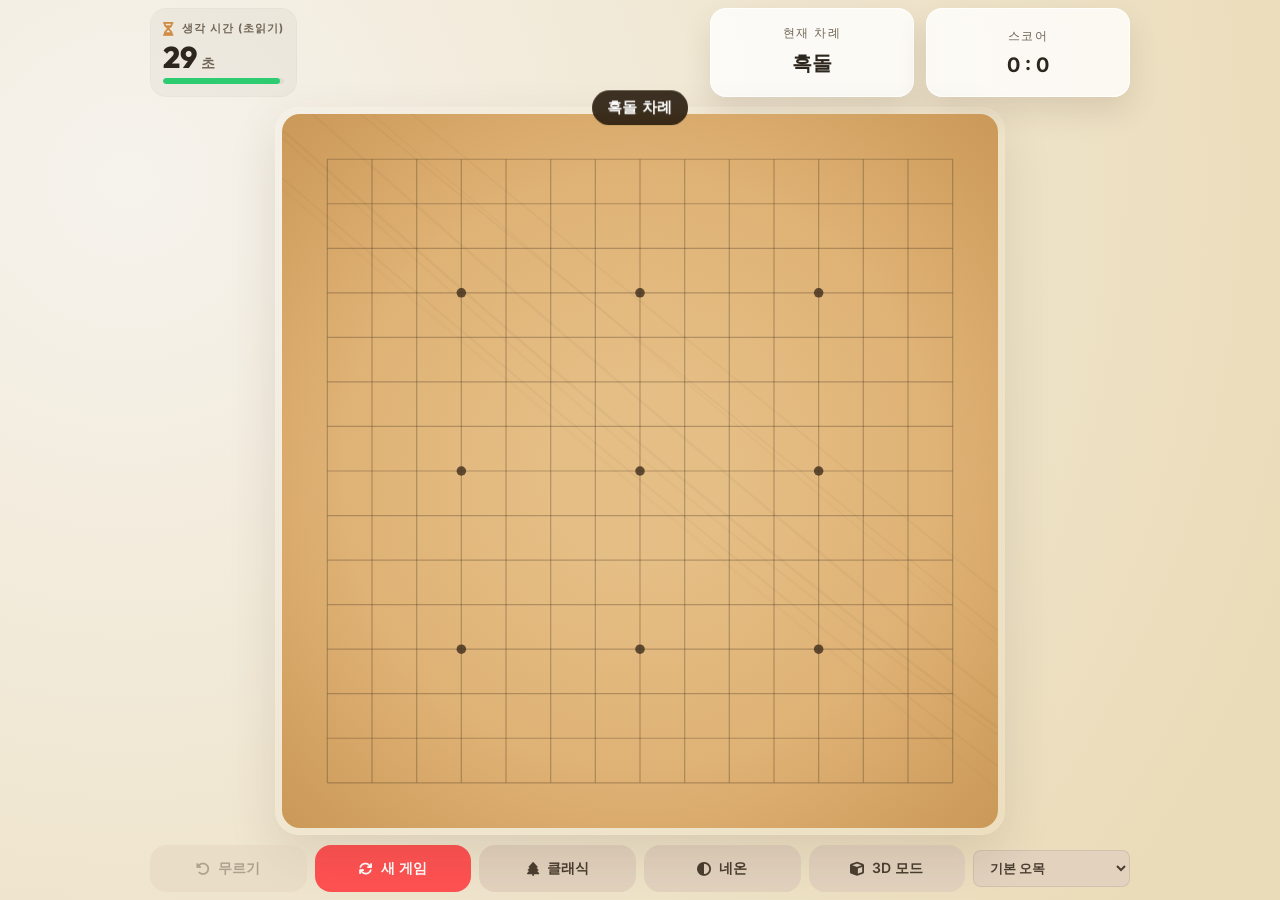
==== commit 81f26e57: "Restore classic 2D play mode as default with view mode toggle and aspect ratio fix" ====
--- a/index.html
+++ b/index.html
@@ -66,6 +66,9 @@
         <button id="btn-theme-neon" class="control-btn" title="사이버 네온 테마">
           <i class="fa-solid fa-circle-half-stroke"></i> 네온
         </button>
+        <button id="btn-view-mode" class="control-btn" title="화면 모드 전환 (2D/3D)">
+          <i class="fa-solid fa-cube"></i> <span id="btn-view-mode-text">3D 모드</span>
+        </button>
         <select id="select-benefit" class="benefit-select" title="선공 베네핏 설정">
           <option value="0" selected>기본 오목</option>
           <option value="1">베네핏 1</option>
@@ -98,7 +101,38 @@
     </div>
   </div>
 
-  <script src="three.min.js"></script>
-  <script src="app3d.js"></script>
+  <script>
+    (function() {
+      const viewMode = localStorage.getItem('omok_view_mode_v2') || '2d';
+      const toggleBtnText = document.getElementById('btn-view-mode-text');
+      const toggleBtn = document.getElementById('btn-view-mode');
+
+      if (viewMode === '3d') {
+        if (toggleBtnText) toggleBtnText.textContent = '2D 모드';
+        const threeScript = document.createElement('script');
+        threeScript.src = 'three.min.js';
+        document.body.appendChild(threeScript);
+        threeScript.onload = () => {
+          const app3dScript = document.createElement('script');
+          app3dScript.src = 'app3d.js';
+          document.body.appendChild(app3dScript);
+        };
+      } else {
+        if (toggleBtnText) toggleBtnText.textContent = '3D 모드';
+        const appScript = document.createElement('script');
+        appScript.src = 'app.js';
+        document.body.appendChild(appScript);
+      }
+
+      if (toggleBtn) {
+        toggleBtn.addEventListener('click', () => {
+          const currentMode = localStorage.getItem('omok_view_mode_v2') || '2d';
+          const nextMode = currentMode === '3d' ? '2d' : '3d';
+          localStorage.setItem('omok_view_mode_v2', nextMode);
+          location.reload();
+        });
+      }
+    })();
+  </script>
 </body>
 </html>
--- a/styles.css
+++ b/styles.css
@@ -174,9 +174,10 @@
   display: flex;
   align-items: center;
   justify-content: center;
-  width: min(100vw - 24px, 980px);
-  height: min(calc(100vh - 140px), 100vw - 24px);
-  min-height: 520px;
+  width: min(100vw - 24px, calc(100vh - 170px), 980px);
+  height: min(100vw - 24px, calc(100vh - 170px), 980px);
+  min-width: 320px;
+  min-height: 320px;
   aspect-ratio: 1 / 1;
   transition: var(--transition-smooth);
 }
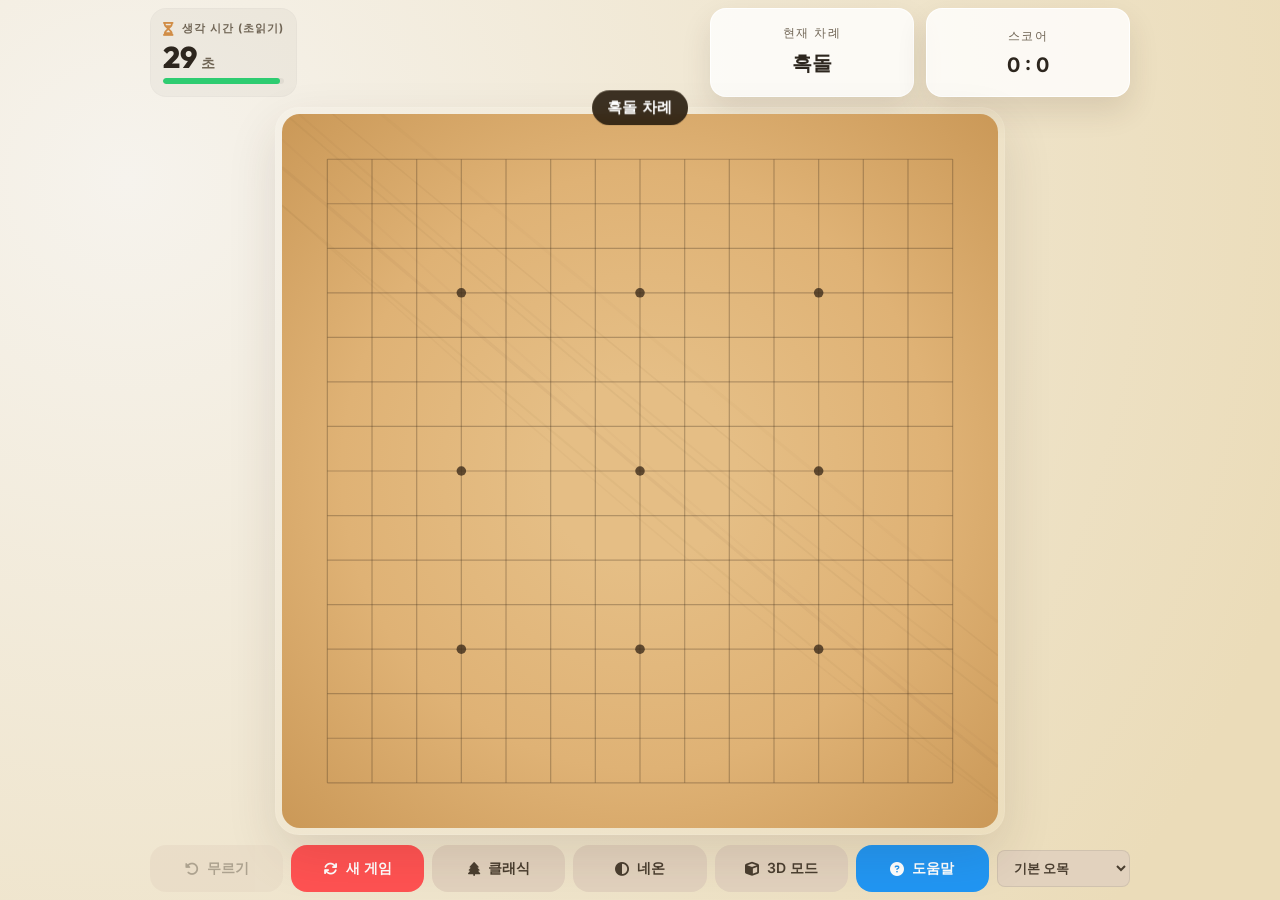
==== commit 8f5b5f13: "docs: add guide.html and update README.md for better game instructions" ====
--- a/index.html
+++ b/index.html
@@ -69,6 +69,9 @@
         <button id="btn-view-mode" class="control-btn" title="화면 모드 전환 (2D/3D)">
           <i class="fa-solid fa-cube"></i> <span id="btn-view-mode-text">3D 모드</span>
         </button>
+        <button id="btn-guide" class="control-btn info" title="게임 설명서 보기">
+          <i class="fa-solid fa-circle-question"></i> 도움말
+        </button>
         <select id="select-benefit" class="benefit-select" title="선공 베네핏 설정">
           <option value="0" selected>기본 오목</option>
           <option value="1">베네핏 1</option>
@@ -132,6 +135,13 @@
           location.reload();
         });
       }
+
+      const guideBtn = document.getElementById('btn-guide');
+      if (guideBtn) {
+        guideBtn.addEventListener('click', () => {
+          window.open('guide.html', '_blank');
+        });
+      }
     })();
   </script>
 </body>
--- a/styles.css
+++ b/styles.css
@@ -588,6 +588,13 @@
 .control-btn.warning:hover {
   background: #ff3333;
 }
+.control-btn.info {
+  background: #2196f3;
+  color: white;
+}
+.control-btn.info:hover {
+  background: #0b7dda;
+}
 .control-btn:disabled {
   opacity: 0.4;
   cursor: not-allowed;
